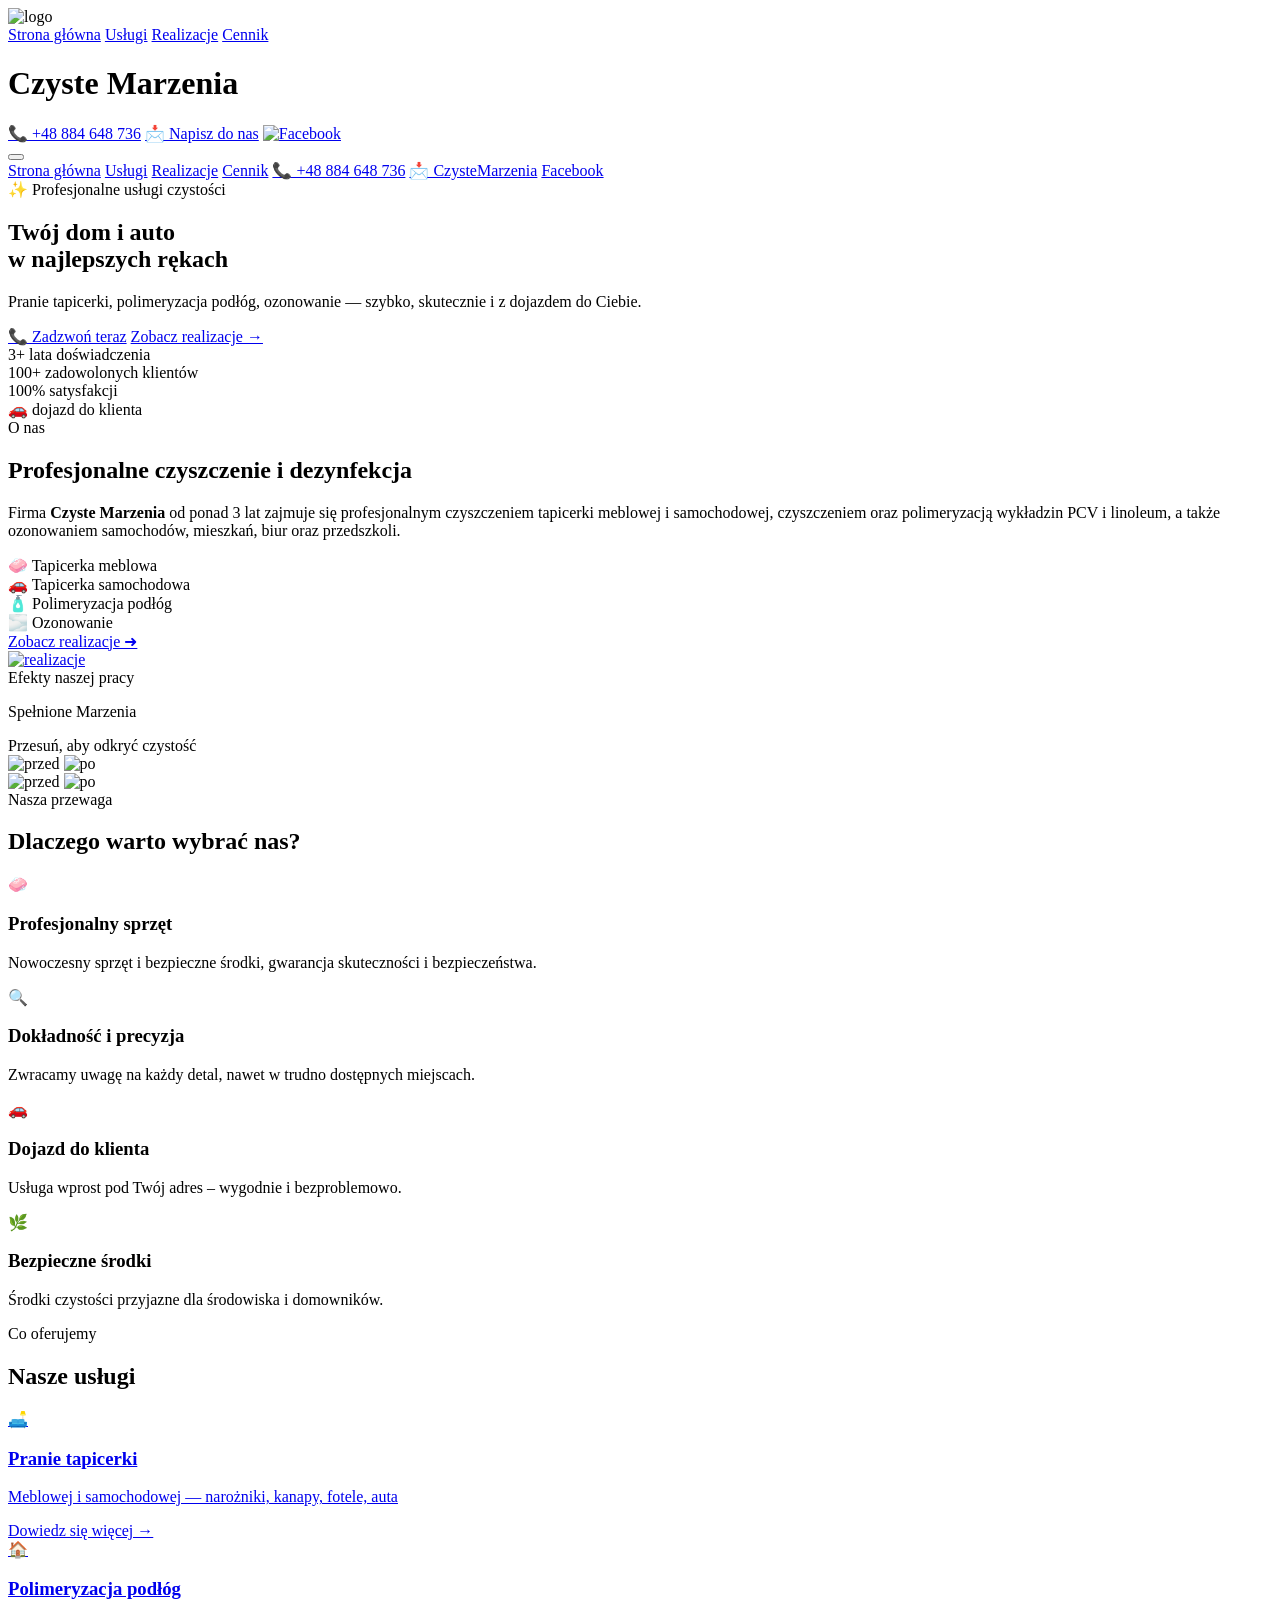
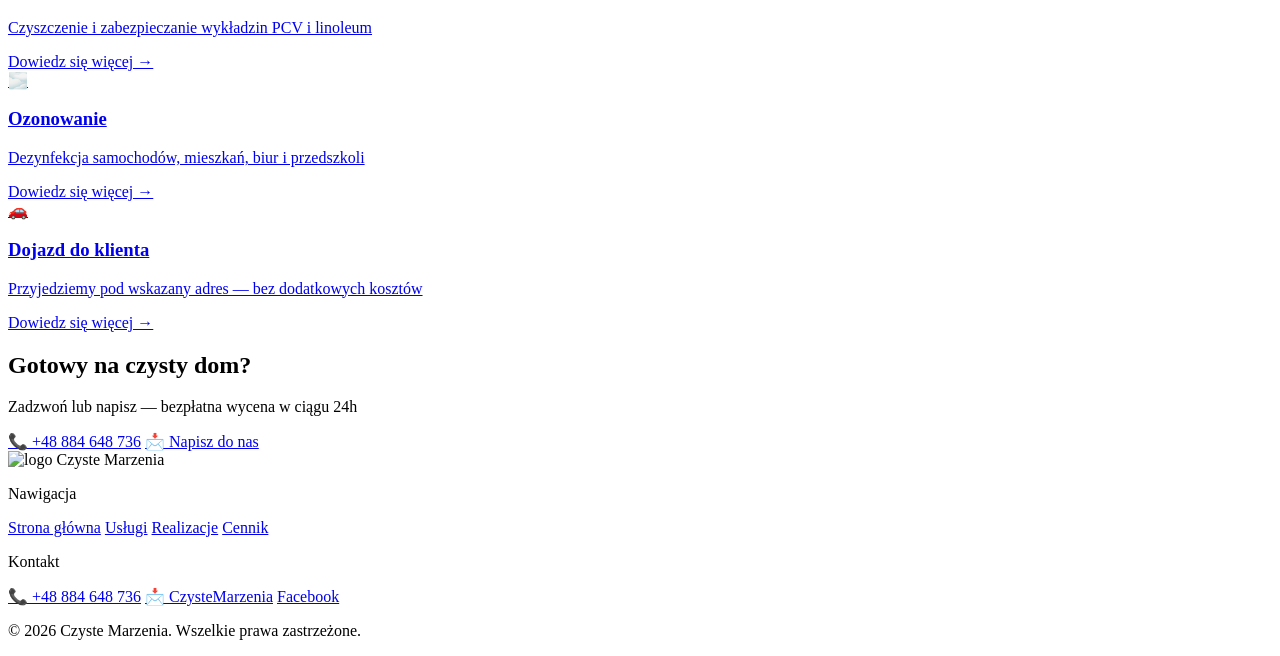
==== index.html @ c71ad8bd "Add files via upload" ====
<!DOCTYPE html>
<html lang="pl">
<head>
  <meta charset="UTF-8">
  <meta name="viewport" content="width=device-width, initial-scale=1.0">
  <link rel="preconnect" href="https://fonts.googleapis.com">
  <link rel="preconnect" href="https://fonts.gstatic.com" crossorigin>
  <link href="https://fonts.googleapis.com/css2?family=Poppins:wght@400;600;700;900&family=Inter:wght@400;500;600&display=swap" rel="stylesheet">
  <link rel="stylesheet" href="../css/stronaglowna.css">
  <title>Czyste Marzenia – Profesjonalne Czyszczenie</title>
</head>
<body>
<div class="container">

  <header id="header">
    <img src="../img/profilowe.png" class="zdjecielogo" alt="logo">

    <nav class="nav-desktop">
      <a href="index.html" class="menu">Strona główna</a>
      <a href="uslugi.html" class="menu">Usługi</a>
      <a href="galeria.html" class="menu">Realizacje</a>
      <a href="cennik.html" class="menu">Cennik</a>
    </nav>

    <h1 class="napisglown">Czyste Marzenia</h1>

    <div class="header-contact">
      <a href="tel:+48884648736" class="kontakt-link">📞 +48 884 648 736</a>
      <a href="mailto:l@example.com" class="kontakt-link">📩 Napisz do nas</a>
      <a href="https://www.facebook.com/profile.php?id=61566759786024&locale=pl_PL" target="_blank" rel="noopener noreferrer">
        <img src="../img/—Pngtree—facebook social media icon_3572498.png" class="fb-icon" alt="Facebook">
      </a>
    </div>

    <button class="hamburger" id="hamburger" aria-label="Otwórz menu">
      <span></span><span></span><span></span>
    </button>

    <nav class="mobile-menu" id="mobileMenu">
      <a href="index.html" class="mobile-link">Strona główna</a>
      <a href="uslugi.html" class="mobile-link">Usługi</a>
      <a href="galeria.html" class="mobile-link">Realizacje</a>
      <a href="cennik.html" class="mobile-link">Cennik</a>
      <a href="tel:+48884648736" class="mobile-link">📞 +48 884 648 736</a>
      <a href="mailto:l@example.com" class="mobile-link">📩 CzysteMarzenia</a>
      <a href="https://www.facebook.com/profile.php?id=61566759786024&locale=pl_PL" class="mobile-link" target="_blank">Facebook</a>
    </nav>
  </header>

  <!-- HERO -->
  <section class="hero">
    <div class="hero-bg-glow"></div>
    <div class="hero-content">
      <span class="hero-badge">✨ Profesjonalne usługi czystości</span>
      <h1 class="hero-title"><span class="gradient-text">Twój dom i auto</span><br>w najlepszych rękach</h1>
      <p class="hero-desc">Pranie tapicerki, polimeryzacja podłóg, ozonowanie — szybko, skutecznie i z dojazdem do Ciebie.</p>
      <div class="hero-btns">
        <a href="tel:+48884648736" class="btn-primary">📞 Zadzwoń teraz</a>
        <a href="galeria.html" class="btn-secondary">Zobacz realizacje →</a>
      </div>
    </div>
  </section>

  <!-- STATS -->
  <section class="stats">
    <div class="stat-item">
      <span class="stat-num" data-target="3">3+</span>
      <span class="stat-label">lata doświadczenia</span>
    </div>
    <div class="stat-divider"></div>
    <div class="stat-item">
      <span class="stat-num" data-target="100">100+</span>
      <span class="stat-label">zadowolonych klientów</span>
    </div>
    <div class="stat-divider"></div>
    <div class="stat-item">
      <span class="stat-num" data-target="100">100%</span>
      <span class="stat-label">satysfakcji</span>
    </div>
    <div class="stat-divider"></div>
    <div class="stat-item">
      <span class="stat-num">🚗</span>
      <span class="stat-label">dojazd do klienta</span>
    </div>
  </section>

  <!-- SEKCJA INFORMACJE -->
  <section class="informacje">
    <div class="info-box">
      <span class="section-label">O nas</span>
      <h2>Profesjonalne czyszczenie i dezynfekcja</h2>
      <p>
        Firma <b>Czyste Marzenia</b> od ponad 3 lat zajmuje się profesjonalnym czyszczeniem
        tapicerki meblowej i samochodowej, czyszczeniem oraz polimeryzacją wykładzin PCV
        i linoleum, a także ozonowaniem samochodów, mieszkań, biur oraz przedszkoli.
      </p>
      <div class="info-grid">
        <div class="info-item">🧼 Tapicerka meblowa</div>
        <div class="info-item">🚗 Tapicerka samochodowa</div>
        <div class="info-item">🧴 Polimeryzacja podłóg</div>
        <div class="info-item">🌫️ Ozonowanie</div>
      </div>
      <a class="przycisk" href="galeria.html">Zobacz realizacje ➜</a>
    </div>
    <div class="info-image">
      <a href="galeria.html"><img class="zdjecieglowna" src="../img/glownainfo.png" alt="realizacje"></a>
    </div>
  </section>

  <!-- SPEŁNIONE MARZENIA -->
  <section class="spelnionemarzenia">
    <span class="section-label">Efekty naszej pracy</span>
    <p>Spełnione Marzenia</p>
    <a>Przesuń, aby odkryć czystość</a>
  </section>

  <!-- ZDJĘCIA PRZED/PO -->
  <section class="zdjeciaprzesowane">
    <div class="before-after">
      <img src="../img/sofa3.1.png" class="img-before" alt="przed">
      <img src="../img/sofa3.2.png" class="img-after" alt="po">
      <div class="linia"></div>
    </div>
    <div class="before-after">
      <img src="../img/autobrudas1.png" class="img-before" alt="przed">
      <img src="../img/autobrudas2.png" class="img-after" alt="po">
      <div class="linia"></div>
    </div>
  </section>

  <!-- DLACZEGO MY -->
  <section class="dlaczemy">
    <span class="section-label">Nasza przewaga</span>
    <h2>Dlaczego warto wybrać nas?</h2>
    <div class="zalety-grid">
      <div class="zaleta">
        <div class="ikonka">🧼</div>
        <h3>Profesjonalny sprzęt</h3>
        <p>Nowoczesny sprzęt i bezpieczne środki, gwarancja skuteczności i bezpieczeństwa.</p>
      </div>
      <div class="zaleta">
        <div class="ikonka">🔍</div>
        <h3>Dokładność i precyzja</h3>
        <p>Zwracamy uwagę na każdy detal, nawet w trudno dostępnych miejscach.</p>
      </div>
      <div class="zaleta">
        <div class="ikonka">🚗</div>
        <h3>Dojazd do klienta</h3>
        <p>Usługa wprost pod Twój adres – wygodnie i bezproblemowo.</p>
      </div>
      <div class="zaleta">
        <div class="ikonka">🌿</div>
        <h3>Bezpieczne środki</h3>
        <p>Środki czystości przyjazne dla środowiska i domowników.</p>
      </div>
    </div>
  </section>

  <!-- USŁUGI PREVIEW -->
  <section class="uslugi-preview">
    <span class="section-label">Co oferujemy</span>
    <h2>Nasze usługi</h2>
    <div class="uslugi-grid">
      <a href="uslugi.html" class="usluga-card">
        <div class="usluga-icon">🛋️</div>
        <h3>Pranie tapicerki</h3>
        <p>Meblowej i samochodowej — narożniki, kanapy, fotele, auta</p>
        <span class="usluga-link">Dowiedz się więcej →</span>
      </a>
      <a href="uslugi.html" class="usluga-card">
        <div class="usluga-icon">🏠</div>
        <h3>Polimeryzacja podłóg</h3>
        <p>Czyszczenie i zabezpieczanie wykładzin PCV i linoleum</p>
        <span class="usluga-link">Dowiedz się więcej →</span>
      </a>
      <a href="uslugi.html" class="usluga-card">
        <div class="usluga-icon">🌫️</div>
        <h3>Ozonowanie</h3>
        <p>Dezynfekcja samochodów, mieszkań, biur i przedszkoli</p>
        <span class="usluga-link">Dowiedz się więcej →</span>
      </a>
      <a href="uslugi.html" class="usluga-card">
        <div class="usluga-icon">🚗</div>
        <h3>Dojazd do klienta</h3>
        <p>Przyjedziemy pod wskazany adres — bez dodatkowych kosztów</p>
        <span class="usluga-link">Dowiedz się więcej →</span>
      </a>
    </div>
  </section>

  <!-- CTA -->
  <section class="cta-section">
    <div class="cta-content">
      <h2>Gotowy na czysty dom?</h2>
      <p>Zadzwoń lub napisz — bezpłatna wycena w ciągu 24h</p>
      <div class="cta-btns">
        <a href="tel:+48884648736" class="btn-primary">📞 +48 884 648 736</a>
        <a href="mailto:l@example.com" class="btn-outline">📩 Napisz do nas</a>
      </div>
    </div>
  </section>

  <!-- FOOTER -->
  <footer>
    <div class="footer-inner">
      <div class="footer-brand">
        <img src="../img/profilowe.png" alt="logo" class="footer-logo">
        <span>Czyste Marzenia</span>
      </div>
      <div class="footer-links">
        <p class="footer-heading">Nawigacja</p>
        <a href="stronaglowna.html">Strona główna</a>
        <a href="uslugi.html">Usługi</a>
        <a href="galeria.html">Realizacje</a>
        <a href="cennik.html">Cennik</a>
      </div>
      <div class="footer-contact">
        <p class="footer-heading">Kontakt</p>
        <a href="tel:+48884648736">📞 +48 884 648 736</a>
        <a href="mailto:l@example.com">📩 CzysteMarzenia</a>
        <a href="https://www.facebook.com/profile.php?id=61566759786024&locale=pl_PL" target="_blank">Facebook</a>
      </div>
    </div>
    <div class="footer-bottom">
      <p>© 2026 Czyste Marzenia. Wszelkie prawa zastrzeżone.</p>
    </div>
  </footer>

</div>

<script>
const hamburger = document.getElementById('hamburger');
const mobileMenu = document.getElementById('mobileMenu');
hamburger.addEventListener('click', () => {
  hamburger.classList.toggle('active');
  mobileMenu.classList.toggle('open');
});

const header = document.getElementById('header');
window.addEventListener('scroll', () => {
  header.classList.toggle('scrolled', window.scrollY > 60);
});

const sliders = document.querySelectorAll(".before-after");
sliders.forEach(slider => {
  const zdjeciePo = slider.querySelector(".img-after");
  const linia = slider.querySelector(".linia");
  let przesuwanie = false;

  linia.addEventListener("mousedown", () => przesuwanie = true);
  window.addEventListener("mouseup", () => przesuwanie = false);
  window.addEventListener("mousemove", (e) => {
    if (!przesuwanie) return;
    const rect = slider.getBoundingClientRect();
    let x = Math.min(Math.max(e.clientX - rect.left, 0), rect.width);
    let p = (x / rect.width) * 100;
    zdjeciePo.style.clipPath = `inset(0 ${100 - p}% 0 0)`;
    linia.style.left = p + "%";
  });

  linia.addEventListener("touchstart", (e) => { e.preventDefault(); przesuwanie = true; });
  window.addEventListener("touchend", () => przesuwanie = false);
  window.addEventListener("touchmove", (e) => {
    if (!przesuwanie) return;
    const rect = slider.getBoundingClientRect();
    let x = Math.min(Math.max(e.touches[0].clientX - rect.left, 0), rect.width);
    let p = (x / rect.width) * 100;
    zdjeciePo.style.clipPath = `inset(0 ${100 - p}% 0 0)`;
    linia.style.left = p + "%";
  });
});

const observer = new IntersectionObserver((entries) => {
  entries.forEach(e => { if (e.isIntersecting) e.target.classList.add('visible'); });
}, { threshold: 0.12 });

document.querySelectorAll('.zaleta, .stat-item, .info-box, .info-image, .usluga-card').forEach(el => observer.observe(el));

function animateCounter(el, target, suffix) {
  let current = 0;
  const increment = Math.ceil(target / 60);
  const timer = setInterval(() => {
    current = Math.min(current + increment, target);
    el.textContent = current + suffix;
    if (current >= target) clearInterval(timer);
  }, 20);
}

const statObserver = new IntersectionObserver((entries) => {
  entries.forEach(e => {
    if (e.isIntersecting) {
      const num = e.target.querySelector('.stat-num[data-target]');
      if (num) {
        const raw = num.dataset.target;
        const suffix = raw === '3' ? '+' : raw === '100' && num.closest('.stat-item').querySelector('.stat-label').textContent.includes('klient') ? '+' : '%';
        animateCounter(num, parseInt(raw), suffix);
      }
      statObserver.unobserve(e.target);
    }
  });
}, { threshold: 0.5 });

document.querySelectorAll('.stat-item').forEach(el => statObserver.observe(el));
</script>
</body>
</html>
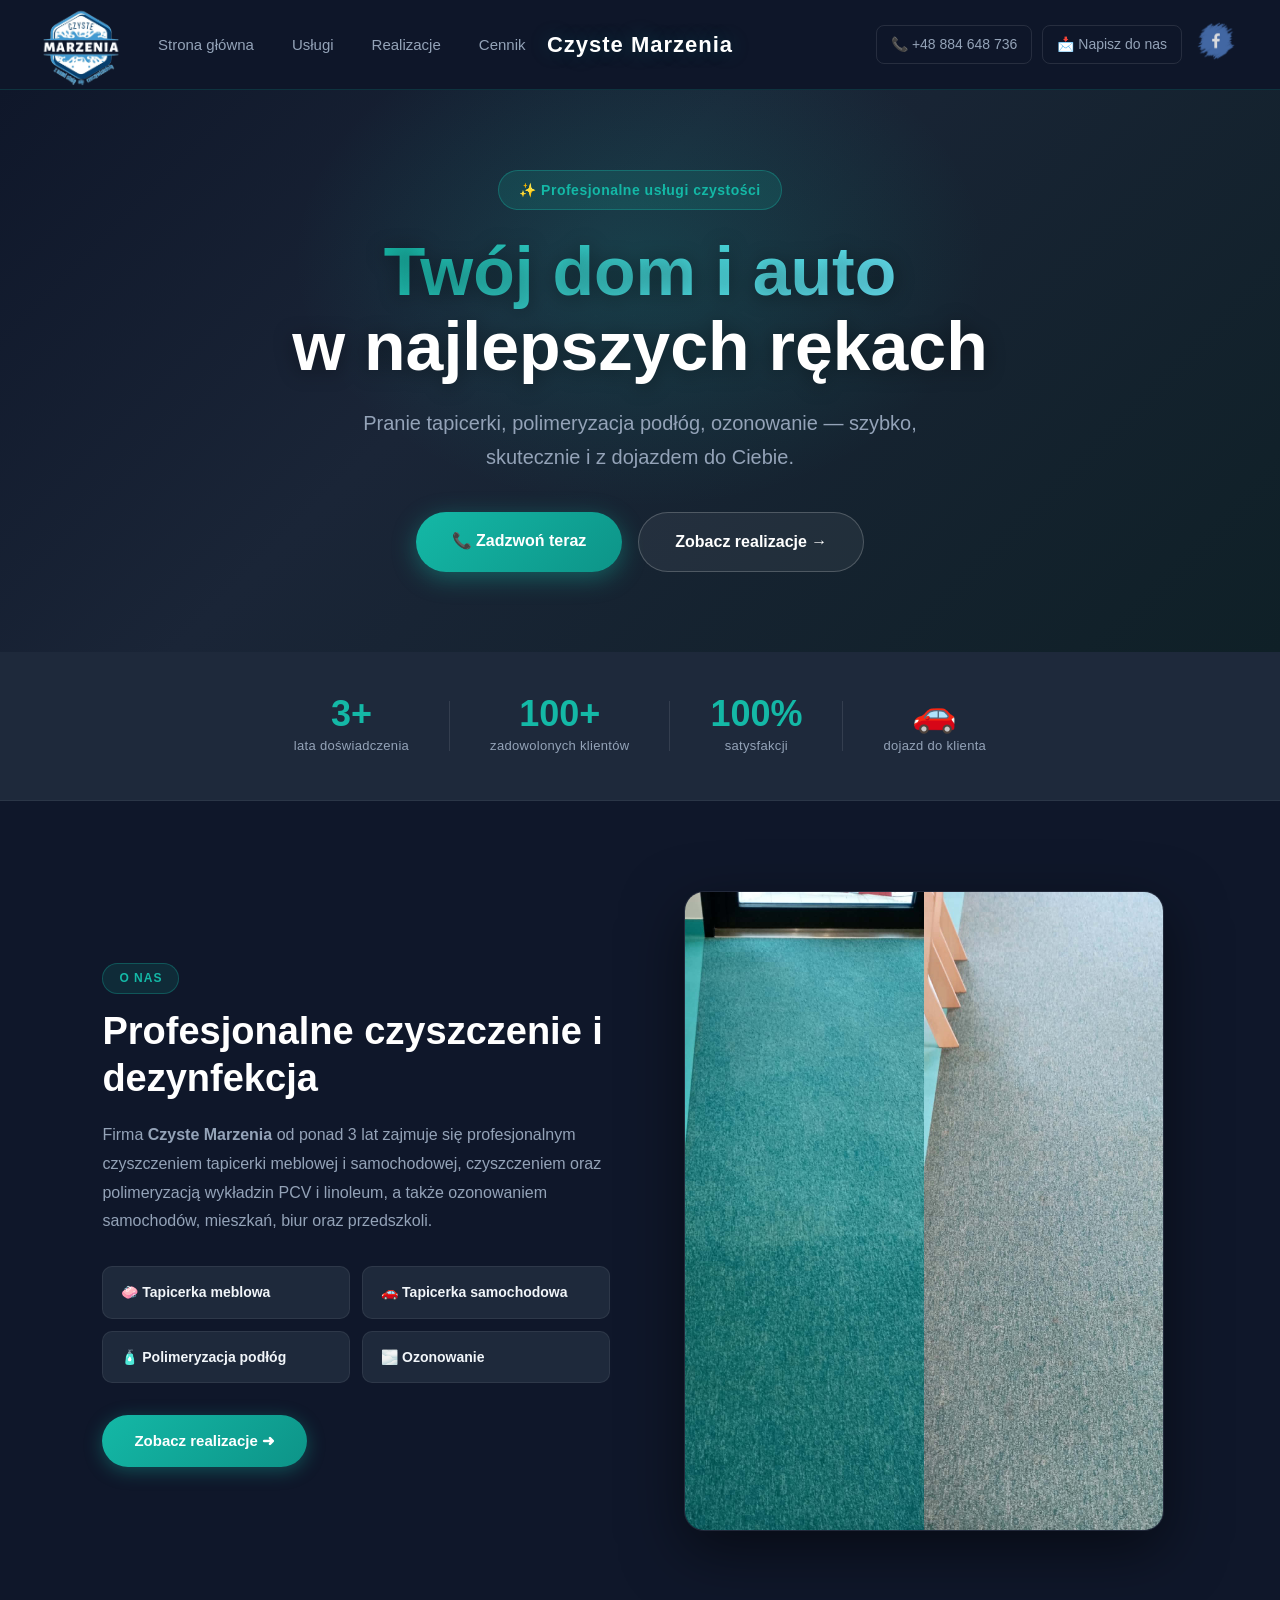
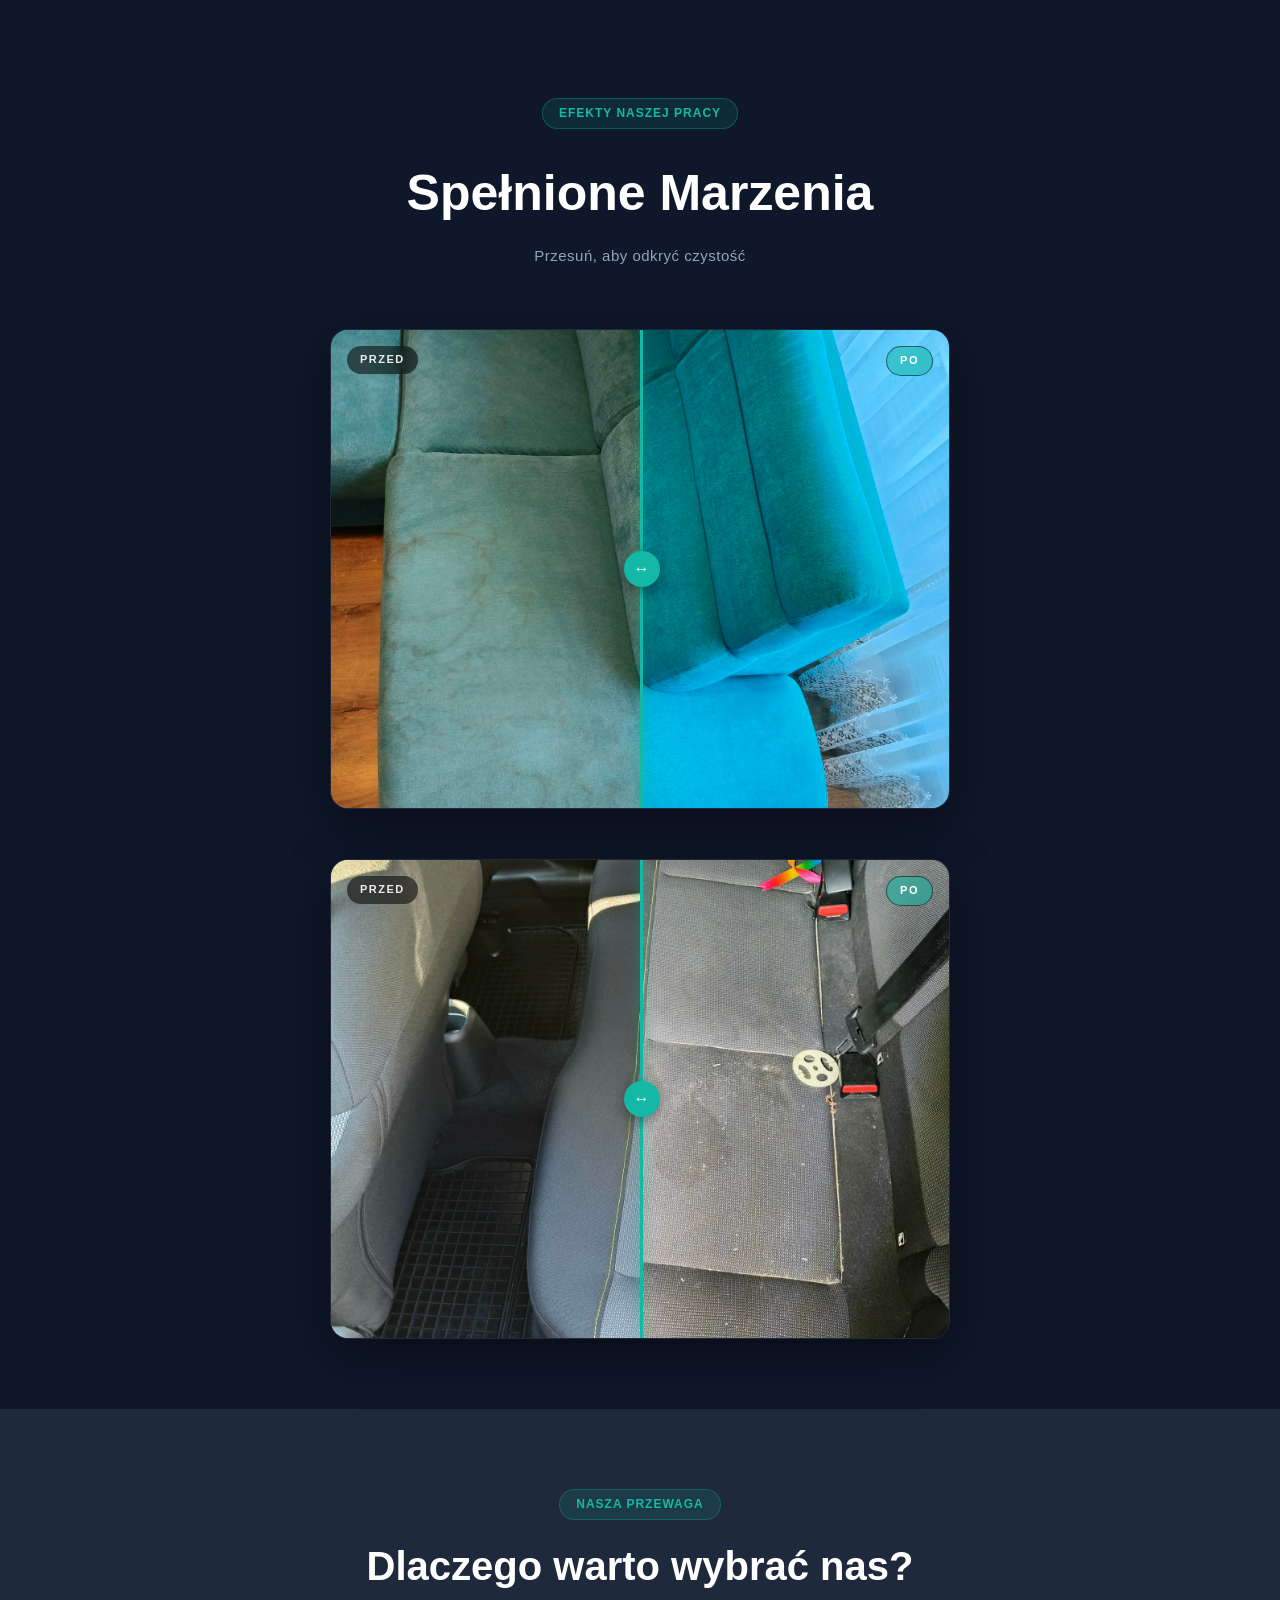
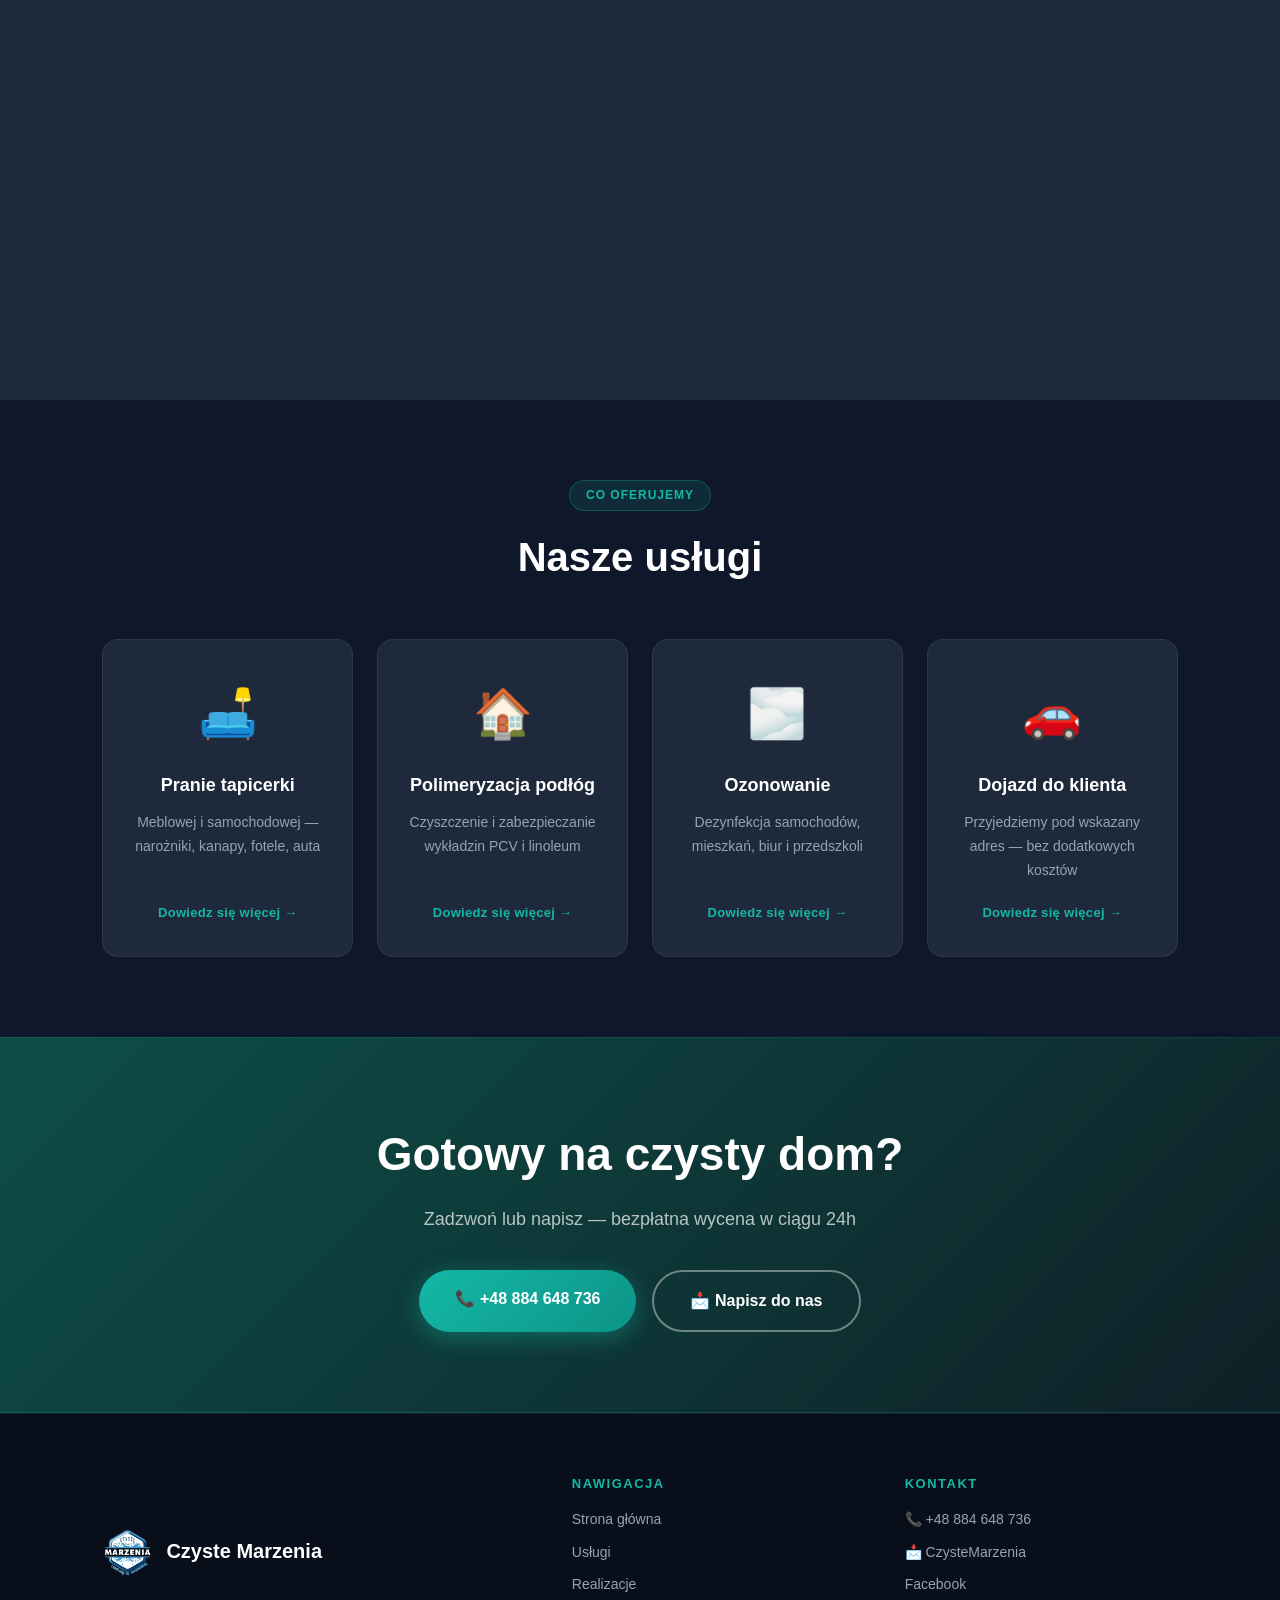
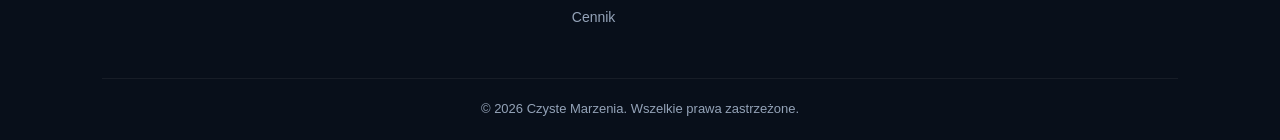
==== commit 489d2e8f: "Add files via upload" ====
--- a/index.html
+++ b/index.html
@@ -6,14 +6,14 @@
   <link rel="preconnect" href="https://fonts.googleapis.com">
   <link rel="preconnect" href="https://fonts.gstatic.com" crossorigin>
   <link href="https://fonts.googleapis.com/css2?family=Poppins:wght@400;600;700;900&family=Inter:wght@400;500;600&display=swap" rel="stylesheet">
-  <link rel="stylesheet" href="../css/stronaglowna.css">
+  <link rel="stylesheet" href="stronaglowna.css">
   <title>Czyste Marzenia – Profesjonalne Czyszczenie</title>
 </head>
 <body>
 <div class="container">
 
   <header id="header">
-    <img src="../img/profilowe.png" class="zdjecielogo" alt="logo">
+    <img src="profilowe.png" class="zdjecielogo" alt="logo">
 
     <nav class="nav-desktop">
       <a href="index.html" class="menu">Strona główna</a>
@@ -28,7 +28,7 @@
       <a href="tel:+48884648736" class="kontakt-link">📞 +48 884 648 736</a>
       <a href="mailto:l@example.com" class="kontakt-link">📩 Napisz do nas</a>
       <a href="https://www.facebook.com/profile.php?id=61566759786024&locale=pl_PL" target="_blank" rel="noopener noreferrer">
-        <img src="../img/—Pngtree—facebook social media icon_3572498.png" class="fb-icon" alt="Facebook">
+        <img src="—Pngtree—facebook social media icon_3572498.png" class="fb-icon" alt="Facebook">
       </a>
     </div>
 
@@ -103,7 +103,7 @@
       <a class="przycisk" href="galeria.html">Zobacz realizacje ➜</a>
     </div>
     <div class="info-image">
-      <a href="galeria.html"><img class="zdjecieglowna" src="../img/glownainfo.png" alt="realizacje"></a>
+      <a href="galeria.html"><img class="zdjecieglowna" src="glownainfo.png" alt="realizacje"></a>
     </div>
   </section>
 
@@ -117,13 +117,13 @@
   <!-- ZDJĘCIA PRZED/PO -->
   <section class="zdjeciaprzesowane">
     <div class="before-after">
-      <img src="../img/sofa3.1.png" class="img-before" alt="przed">
-      <img src="../img/sofa3.2.png" class="img-after" alt="po">
+      <img src="sofa3.1.png" class="img-before" alt="przed">
+      <img src="sofa3.2.png" class="img-after" alt="po">
       <div class="linia"></div>
     </div>
     <div class="before-after">
-      <img src="../img/autobrudas1.png" class="img-before" alt="przed">
-      <img src="../img/autobrudas2.png" class="img-after" alt="po">
+      <img src="autobrudas1.png" class="img-before" alt="przed">
+      <img src="autobrudas2.png" class="img-after" alt="po">
       <div class="linia"></div>
     </div>
   </section>
@@ -204,7 +204,7 @@
   <footer>
     <div class="footer-inner">
       <div class="footer-brand">
-        <img src="../img/profilowe.png" alt="logo" class="footer-logo">
+        <img src="profilowe.png" alt="logo" class="footer-logo">
         <span>Czyste Marzenia</span>
       </div>
       <div class="footer-links">
--- a/stronaglowna.css
+++ b/stronaglowna.css
@@ -0,0 +1,1080 @@
+﻿/* ===== CSS VARIABLES ===== */
+:root {
+    --kolor-glowny: #14b8a6;
+    --kolor-ciemny: #0d9488;
+    --kolor-blask: rgba(20, 184, 166, 0.25);
+    --tlo: #0f172a;
+    --tlo-karta: #1e293b;
+    --tlo-karta2: #1a2537;
+    --tekst: #f1f5f9;
+    --tekst-szary: #94a3b8;
+    --biel: #ffffff;
+    --zaokraglenie: 16px;
+    --cien: 0 8px 32px rgba(0,0,0,0.35);
+    --animacja: 0.3s ease;
+}
+
+/* ===== RESET ===== */
+*, *::before, *::after {
+    margin: 0;
+    padding: 0;
+    box-sizing: border-box;
+}
+
+html { scroll-behavior: smooth; }
+
+body {
+    font-family: 'Inter', Arial, sans-serif;
+    background: var(--tlo);
+    color: var(--tekst);
+    line-height: 1.6;
+}
+
+.container {
+    display: flex;
+    flex-direction: column;
+    min-height: 100vh;
+}
+
+header {
+    position: sticky;
+    top: 0;
+    z-index: 100;
+    background: rgba(15, 23, 42, 0.92);
+    backdrop-filter: blur(14px);
+    -webkit-backdrop-filter: blur(14px);
+    border-bottom: 1px solid rgba(20,184,166,0.18);
+    display: flex;
+    align-items: center;
+    justify-content: flex-start;
+    padding: 0 40px;
+    height: 90px;
+    width: 100%;
+    transition: box-shadow var(--animacja), background var(--animacja);
+    gap: 20px;
+    position: relative;
+}
+
+header.scrolled {
+    box-shadow: 0 4px 30px rgba(0,0,0,0.5);
+    background: rgba(15, 23, 42, 0.98);
+}
+
+.zdjecielogo {
+    width: 82px;
+    height: 82px;
+    border-radius: 50%;
+    object-fit: cover;
+    flex-shrink: 0;
+    transition: transform var(--animacja);
+}
+
+.zdjecielogo:hover { transform: scale(1.06); }
+
+.nav-desktop {
+    display: flex;
+    align-items: center;
+    gap: 6px;
+    flex-shrink: 0;
+}
+
+.menu {
+    text-decoration: none;
+    color: var(--tekst-szary);
+    font-family: 'Inter', sans-serif;
+    font-size: 15px;
+    font-weight: 500;
+    padding: 8px 16px;
+    border-radius: 8px;
+    transition: color var(--animacja), background var(--animacja);
+}
+
+.menu:hover {
+    color: var(--kolor-glowny);
+    background: rgba(20,184,166,0.1);
+}
+
+.napisglown {
+    font-family: 'Poppins', sans-serif;
+    font-size: 22px;
+    font-weight: 700;
+    color: var(--biel);
+    letter-spacing: 1px;
+    white-space: nowrap;
+    text-shadow: 0 0 20px var(--kolor-blask);
+    position: absolute;
+    left: 50%;
+    transform: translateX(-50%);
+    pointer-events: none;
+}
+
+.header-contact {
+    display: flex;
+    align-items: center;
+    gap: 10px;
+    flex-shrink: 0;
+    margin-left: auto;
+}
+
+.kontakt-link {
+    text-decoration: none;
+    color: var(--tekst-szary);
+    font-size: 14px;
+    font-weight: 500;
+    padding: 7px 14px;
+    border-radius: 8px;
+    border: 1px solid rgba(255,255,255,0.1);
+    transition: all var(--animacja);
+    white-space: nowrap;
+}
+
+.kontakt-link:hover {
+    color: var(--kolor-glowny);
+    border-color: var(--kolor-glowny);
+    background: rgba(20,184,166,0.08);
+}
+
+.fb-icon {
+    width: 48px;
+    height: 48px;
+    border-radius: 50%;
+    opacity: 0.85;
+    transition: opacity var(--animacja);
+}
+
+.fb-icon:hover { opacity: 1; }
+
+
+.hamburger {
+    display: none;
+    flex-direction: column;
+    justify-content: space-between;
+    width: 30px;
+    height: 22px;
+    background: transparent;
+    border: none;
+    cursor: pointer;
+    padding: 0;
+    margin-left: 8px;
+    flex-shrink: 0;
+    z-index: 200;
+}
+
+.hamburger span {
+    display: block;
+    width: 100%;
+    height: 3px;
+    background: var(--biel);
+    border-radius: 3px;
+    transition: 0.3s;
+}
+
+.hamburger.active span:nth-child(1) { transform: translateY(9px) rotate(45deg); }
+.hamburger.active span:nth-child(2) { opacity: 0; }
+.hamburger.active span:nth-child(3) { transform: translateY(-9px) rotate(-45deg); }
+
+
+.mobile-menu {
+    display: none;
+    flex-direction: column;
+    position: absolute;
+    top: 100%;
+    left: 0;
+    width: 100%;
+    background: #0f172a;
+    z-index: 150;
+    border-top: 2px solid var(--kolor-glowny);
+    box-shadow: 0 10px 30px rgba(0,0,0,0.4);
+}
+
+.mobile-menu.open { display: flex; }
+
+.mobile-link {
+    padding: 16px 24px;
+    color: var(--tekst);
+    text-decoration: none;
+    font-size: 16px;
+    font-weight: 500;
+    border-bottom: 1px solid rgba(255,255,255,0.06);
+    transition: background var(--animacja), color var(--animacja);
+}
+
+.mobile-link:hover {
+    background: rgba(20,184,166,0.12);
+    color: var(--kolor-glowny);
+}
+
+
+.hero {
+    position: relative;
+    background: linear-gradient(135deg, #0f172a 0%, #1a2537 40%, #0f2027 100%);
+    min-height: 520px;
+    display: flex;
+    align-items: center;
+    justify-content: center;
+    overflow: hidden;
+    padding: 80px 40px;
+}
+
+.hero-bg-glow {
+    position: absolute;
+    top: -80px;
+    left: 50%;
+    transform: translateX(-50%);
+    width: 700px;
+    height: 500px;
+    background: radial-gradient(ellipse at center, rgba(20,184,166,0.18) 0%, transparent 70%);
+    pointer-events: none;
+}
+
+.hero-content {
+    position: relative;
+    z-index: 1;
+    text-align: center;
+    max-width: 780px;
+    animation: fadeUp 0.8s ease both;
+}
+
+@keyframes fadeUp {
+    from { opacity: 0; transform: translateY(30px); }
+    to   { opacity: 1; transform: translateY(0); }
+}
+
+.hero-badge {
+    display: inline-block;
+    background: rgba(20,184,166,0.15);
+    border: 1px solid rgba(20,184,166,0.35);
+    color: var(--kolor-glowny);
+    font-size: 14px;
+    font-weight: 600;
+    padding: 8px 20px;
+    border-radius: 50px;
+    margin-bottom: 24px;
+    letter-spacing: 0.5px;
+    animation: float 3s ease-in-out infinite;
+}
+
+@keyframes float {
+    0%, 100% { transform: translateY(0); }
+    50% { transform: translateY(-6px); }
+}
+
+.hero-title {
+    font-family: 'Poppins', sans-serif;
+    font-size: clamp(36px, 6vw, 68px);
+    font-weight: 900;
+    line-height: 1.1;
+    color: var(--biel);
+    margin-bottom: 22px;
+    text-shadow: 0 2px 20px rgba(0,0,0,0.4);
+}
+
+.gradient-text {
+    background: linear-gradient(135deg, #14b8a6 0%, #67e8f9 50%, #14b8a6 100%);
+    background-size: 200% auto;
+    -webkit-background-clip: text;
+    -webkit-text-fill-color: transparent;
+    background-clip: text;
+    animation: gradientFlow 3s ease infinite;
+}
+
+@keyframes gradientFlow {
+    0% { background-position: 0% center; }
+    50% { background-position: 100% center; }
+    100% { background-position: 0% center; }
+}
+
+.hero-desc {
+    font-size: clamp(16px, 2vw, 20px);
+    color: var(--tekst-szary);
+    margin-bottom: 38px;
+    max-width: 580px;
+    margin-left: auto;
+    margin-right: auto;
+    line-height: 1.7;
+}
+
+.hero-btns {
+    display: flex;
+    gap: 16px;
+    justify-content: center;
+    flex-wrap: wrap;
+}
+
+.btn-primary {
+    display: inline-block;
+    background: linear-gradient(135deg, var(--kolor-glowny) 0%, var(--kolor-ciemny) 100%);
+    color: var(--biel);
+    text-decoration: none;
+    font-size: 16px;
+    font-weight: 700;
+    padding: 16px 36px;
+    border-radius: 50px;
+    box-shadow: 0 6px 24px rgba(20,184,166,0.4);
+    transition: transform var(--animacja), box-shadow var(--animacja);
+    white-space: nowrap;
+}
+
+.btn-primary:hover {
+    transform: translateY(-2px);
+    box-shadow: 0 10px 32px rgba(20,184,166,0.55);
+}
+
+.btn-secondary {
+    display: inline-block;
+    background: rgba(255,255,255,0.06);
+    color: var(--biel);
+    text-decoration: none;
+    font-size: 16px;
+    font-weight: 600;
+    padding: 16px 36px;
+    border-radius: 50px;
+    border: 1.5px solid rgba(255,255,255,0.2);
+    transition: all var(--animacja);
+    white-space: nowrap;
+}
+
+.btn-secondary:hover {
+    background: rgba(255,255,255,0.12);
+    border-color: rgba(255,255,255,0.4);
+    transform: translateY(-2px);
+}
+
+/* ===== STATS ===== */
+.stats {
+    display: flex;
+    align-items: center;
+    justify-content: center;
+    gap: 0;
+    background: var(--tlo-karta);
+    border-bottom: 1px solid rgba(255,255,255,0.06);
+    padding: 32px 40px;
+    flex-wrap: wrap;
+}
+
+.stat-item {
+    display: flex;
+    flex-direction: column;
+    align-items: center;
+    padding: 12px 40px;
+    opacity: 0;
+    transform: translateY(20px);
+    transition: opacity 0.5s ease, transform 0.5s ease;
+}
+
+.stat-item.visible {
+    opacity: 1;
+    transform: translateY(0);
+}
+
+.stat-num {
+    font-family: 'Poppins', sans-serif;
+    font-size: 36px;
+    font-weight: 900;
+    color: var(--kolor-glowny);
+    line-height: 1;
+}
+
+.stat-label {
+    font-size: 13px;
+    color: var(--tekst-szary);
+    margin-top: 4px;
+    text-align: center;
+    font-weight: 500;
+    letter-spacing: 0.3px;
+}
+
+.stat-divider {
+    width: 1px;
+    height: 50px;
+    background: rgba(255,255,255,0.1);
+}
+
+
+.section-label {
+    display: inline-block;
+    background: rgba(20,184,166,0.12);
+    border: 1px solid rgba(20,184,166,0.3);
+    color: var(--kolor-glowny);
+    font-size: 12px;
+    font-weight: 700;
+    padding: 5px 16px;
+    border-radius: 50px;
+    margin-bottom: 14px;
+    letter-spacing: 1px;
+    text-transform: uppercase;
+}
+
+.informacje {
+    display: flex;
+    align-items: center;
+    gap: 60px;
+    padding: 90px 8%;
+    background: var(--tlo);
+}
+
+.info-box {
+    flex: 1;
+    opacity: 0;
+    transform: translateX(-30px);
+    transition: opacity 0.6s ease, transform 0.6s ease;
+}
+
+.info-box.visible {
+    opacity: 1;
+    transform: translateX(0);
+}
+
+.info-box h2 {
+    font-family: 'Poppins', sans-serif;
+    font-size: clamp(26px, 3.5vw, 38px);
+    font-weight: 700;
+    color: var(--biel);
+    margin-bottom: 18px;
+    line-height: 1.25;
+}
+
+.info-box p {
+    font-size: 16px;
+    color: var(--tekst-szary);
+    margin-bottom: 30px;
+    line-height: 1.8;
+}
+
+.info-grid {
+    display: grid;
+    grid-template-columns: 1fr 1fr;
+    gap: 12px;
+    margin-bottom: 32px;
+}
+
+.info-item {
+    background: var(--tlo-karta);
+    border: 1px solid rgba(255,255,255,0.07);
+    border-radius: 10px;
+    padding: 14px 18px;
+    font-size: 14px;
+    font-weight: 600;
+    color: var(--tekst);
+    transition: border-color var(--animacja), transform var(--animacja);
+}
+
+.info-item:hover {
+    border-color: var(--kolor-glowny);
+    transform: translateY(-2px);
+}
+
+.przycisk {
+    display: inline-block;
+    background: linear-gradient(135deg, var(--kolor-glowny), var(--kolor-ciemny));
+    color: var(--biel);
+    text-decoration: none;
+    font-weight: 700;
+    font-size: 15px;
+    padding: 14px 32px;
+    border-radius: 50px;
+    box-shadow: 0 4px 18px rgba(20,184,166,0.35);
+    transition: transform var(--animacja), box-shadow var(--animacja);
+}
+
+.przycisk:hover {
+    transform: translateY(-2px);
+    box-shadow: 0 8px 28px rgba(20,184,166,0.5);
+}
+
+.info-image {
+    flex: 1;
+    display: flex;
+    justify-content: center;
+    opacity: 0;
+    transform: translateX(30px);
+    transition: opacity 0.6s ease 0.15s, transform 0.6s ease 0.15s;
+}
+
+.info-image.visible {
+    opacity: 1;
+    transform: translateX(0);
+}
+
+.zdjecieglowna {
+    width: 100%;
+    max-width: 480px;
+    border-radius: 20px;
+    object-fit: cover;
+    box-shadow: 0 20px 60px rgba(0,0,0,0.5);
+    border: 1px solid rgba(255,255,255,0.08);
+    transition: transform var(--animacja);
+}
+
+.zdjecieglowna:hover { transform: scale(1.02); }
+
+
+.spelnionemarzenia {
+    text-align: center;
+    padding: 70px 20px 30px;
+    background: var(--tlo);
+}
+
+.spelnionemarzenia p {
+    font-family: 'Poppins', sans-serif;
+    font-size: clamp(30px, 5vw, 50px);
+    font-weight: 800;
+    color: var(--biel);
+    margin: 10px 0;
+}
+
+.spelnionemarzenia a {
+    font-size: 15px;
+    color: var(--tekst-szary);
+    letter-spacing: 0.5px;
+}
+
+
+.zdjeciaprzesowane {
+    display: flex;
+    justify-content: center;
+    gap: 50px;
+    flex-wrap: wrap;
+    padding: 30px 40px 70px;
+    background: var(--tlo);
+}
+
+.before-after {
+    position: relative;
+    width: 620px;
+    height: 480px;
+    border-radius: 18px;
+    overflow: hidden;
+    cursor: col-resize;
+    user-select: none;
+    box-shadow: 0 16px 50px rgba(0,0,0,0.45);
+    border: 1px solid rgba(255,255,255,0.08);
+}
+
+.before-after::before {
+    content: 'PRZED';
+    position: absolute;
+    top: 16px;
+    left: 16px;
+    background: rgba(0,0,0,0.55);
+    backdrop-filter: blur(6px);
+    color: rgba(255,255,255,0.9);
+    font-size: 11px;
+    font-weight: 700;
+    padding: 5px 13px;
+    border-radius: 20px;
+    z-index: 6;
+    letter-spacing: 1.5px;
+    pointer-events: none;
+}
+
+.before-after::after {
+    content: 'PO';
+    position: absolute;
+    top: 16px;
+    right: 16px;
+    background: rgba(20,184,166,0.55);
+    backdrop-filter: blur(6px);
+    color: white;
+    font-size: 11px;
+    font-weight: 700;
+    padding: 5px 13px;
+    border-radius: 20px;
+    z-index: 6;
+    letter-spacing: 1.5px;
+    border: 1px solid rgba(0, 0, 0, 0.5);
+    pointer-events: none;
+}
+
+.img-before, .img-after {
+    position: absolute;
+    top: 0;
+    left: 0;
+    width: 100%;
+    height: 100%;
+    object-fit: cover;
+    display: block;
+}
+
+.img-after {
+    clip-path: inset(0 50% 0 0);
+}
+
+.linia {
+    position: absolute;
+    top: 0;
+    left: 50%;
+    width: 3px;
+    height: 100%;
+    background: var(--kolor-glowny);
+    z-index: 10;
+    cursor: col-resize;
+    box-shadow: 0 0 12px rgba(20,184,166,0.7);
+    
+}
+
+.linia::before {
+    content: '↔';
+    position: absolute;
+    top: 50%;
+    left: 50%;
+    transform: translate(-50%, -50%);
+    background: var(--kolor-glowny);
+    color: white;
+    font-size: 16px;
+    width: 36px;
+    height: 36px;
+    border-radius: 50%;
+    display: flex;
+    align-items: center;
+    justify-content: center;
+    box-shadow: 0 4px 14px rgba(0,0,0,0.4);
+}
+
+/* ===== DLACZEGO MY ===== */
+.dlaczemy {
+    text-align: center;
+    padding: 80px 8%;
+    background: var(--tlo-karta);
+}
+
+.dlaczemy h2 {
+    font-family: 'Poppins', sans-serif;
+    font-size: clamp(26px, 4vw, 40px);
+    font-weight: 800;
+    color: var(--biel);
+    margin-bottom: 50px;
+}
+
+.zalety-grid {
+    display: grid;
+    grid-template-columns: repeat(4, 1fr);
+    gap: 24px;
+    max-width: 1100px;
+    margin: 0 auto;
+}
+
+.zaleta {
+    background: var(--tlo);
+    border: 1px solid rgba(255,255,255,0.07);
+    border-radius: var(--zaokraglenie);
+    padding: 36px 24px;
+    transition: transform var(--animacja), border-color var(--animacja), box-shadow var(--animacja);
+    opacity: 0;
+    transform: translateY(25px);
+    position: relative;
+    overflow: hidden;
+}
+
+.zaleta::before {
+    content: '';
+    position: absolute;
+    top: 0;
+    left: 0;
+    right: 0;
+    height: 3px;
+    background: linear-gradient(90deg, var(--kolor-glowny), #67e8f9);
+    transform: scaleX(0);
+    transform-origin: left;
+    transition: transform 0.4s ease;
+}
+
+.zaleta:hover::before {
+    transform: scaleX(1);
+}
+
+.zaleta.visible {
+    opacity: 1;
+    transform: translateY(0);
+    transition: opacity 0.5s ease, transform 0.5s ease, border-color 0.3s, box-shadow 0.3s;
+}
+
+.zaleta:hover {
+    transform: translateY(-6px) !important;
+    border-color: rgba(20,184,166,0.3);
+    box-shadow: 0 12px 36px rgba(20,184,166,0.2);
+}
+
+.ikonka {
+    font-size: 42px;
+    margin-bottom: 18px;
+}
+
+.zaleta h3 {
+    font-family: 'Poppins', sans-serif;
+    font-size: 18px;
+    font-weight: 700;
+    color: var(--biel);
+    margin-bottom: 12px;
+}
+
+.zaleta p {
+    font-size: 14px;
+    color: var(--tekst-szary);
+    line-height: 1.7;
+}
+
+/* ===== USŁUGI PREVIEW ===== */
+.uslugi-preview {
+    text-align: center;
+    padding: 80px 8%;
+    background: var(--tlo);
+}
+
+.uslugi-preview h2 {
+    font-family: 'Poppins', sans-serif;
+    font-size: clamp(26px, 4vw, 40px);
+    font-weight: 800;
+    color: var(--biel);
+    margin-bottom: 50px;
+}
+
+.uslugi-grid {
+    display: grid;
+    grid-template-columns: repeat(4, 1fr);
+    gap: 24px;
+    max-width: 1200px;
+    margin: 0 auto;
+}
+
+.usluga-card {
+    background: var(--tlo-karta);
+    border: 1px solid rgba(255,255,255,0.07);
+    border-radius: var(--zaokraglenie);
+    padding: 36px 24px 32px;
+    text-decoration: none;
+    display: flex;
+    flex-direction: column;
+    align-items: center;
+    text-align: center;
+    transition: transform var(--animacja), border-color var(--animacja), box-shadow var(--animacja);
+    opacity: 0;
+    transform: translateY(25px);
+    position: relative;
+    overflow: hidden;
+}
+
+.usluga-card::before {
+    content: '';
+    position: absolute;
+    top: 0;
+    left: 0;
+    right: 0;
+    height: 3px;
+    background: linear-gradient(90deg, var(--kolor-glowny), #67e8f9);
+    transform: scaleX(0);
+    transform-origin: left;
+    transition: transform 0.4s ease;
+}
+
+.usluga-card:hover::before { transform: scaleX(1); }
+
+.usluga-card.visible {
+    opacity: 1;
+    transform: translateY(0);
+    transition: opacity 0.5s ease, transform 0.5s ease, border-color 0.3s, box-shadow 0.3s;
+}
+
+.usluga-card:hover {
+    transform: translateY(-8px) !important;
+    border-color: rgba(20,184,166,0.3);
+    box-shadow: 0 16px 40px rgba(20,184,166,0.18);
+}
+
+.usluga-icon {
+    font-size: 48px;
+    margin-bottom: 18px;
+}
+
+.usluga-card h3 {
+    font-family: 'Poppins', sans-serif;
+    font-size: 18px;
+    font-weight: 700;
+    color: var(--biel);
+    margin-bottom: 12px;
+}
+
+.usluga-card p {
+    font-size: 14px;
+    color: var(--tekst-szary);
+    line-height: 1.7;
+    margin-bottom: 20px;
+    flex: 1;
+}
+
+.usluga-link {
+    font-size: 13px;
+    font-weight: 700;
+    color: var(--kolor-glowny);
+    letter-spacing: 0.3px;
+    transition: color var(--animacja);
+}
+
+.usluga-card:hover .usluga-link { color: #67e8f9; }
+
+/* ===== CTA SECTION ===== */
+.cta-section {
+    background: linear-gradient(135deg, #0d4f47 0%, #0f2027 100%);
+    border-top: 1px solid rgba(20,184,166,0.2);
+    border-bottom: 1px solid rgba(20,184,166,0.2);
+    padding: 80px 40px;
+    text-align: center;
+}
+
+.cta-content h2 {
+    font-family: 'Poppins', sans-serif;
+    font-size: clamp(28px, 4vw, 46px);
+    font-weight: 800;
+    color: var(--biel);
+    margin-bottom: 14px;
+}
+
+.cta-content p {
+    font-size: 18px;
+    color: rgba(255,255,255,0.7);
+    margin-bottom: 36px;
+}
+
+.cta-btns {
+    display: flex;
+    gap: 16px;
+    justify-content: center;
+    flex-wrap: wrap;
+}
+
+.btn-outline {
+    display: inline-block;
+    background: transparent;
+    color: var(--biel);
+    text-decoration: none;
+    font-size: 16px;
+    font-weight: 600;
+    padding: 16px 36px;
+    border-radius: 50px;
+    border: 2px solid rgba(255,255,255,0.4);
+    transition: all var(--animacja);
+    white-space: nowrap;
+}
+
+.btn-outline:hover {
+    background: rgba(255,255,255,0.1);
+    border-color: var(--biel);
+}
+
+/* ===== FOOTER ===== */
+footer {
+    background: #080f1a;
+    border-top: 1px solid rgba(255,255,255,0.06);
+    padding: 60px 8% 0;
+}
+
+.footer-inner {
+    display: flex;
+    gap: 60px;
+    margin-bottom: 50px;
+    flex-wrap: wrap;
+}
+
+.footer-brand {
+    display: flex;
+    align-items: center;
+    gap: 14px;
+    flex: 1.5;
+    min-width: 180px;
+}
+
+.footer-logo {
+    width: 50px;
+    height: 50px;
+    border-radius: 50%;
+    object-fit: cover;
+}
+
+.footer-brand span {
+    font-family: 'Poppins', sans-serif;
+    font-size: 20px;
+    font-weight: 700;
+    color: var(--biel);
+}
+
+.footer-links, .footer-contact {
+    display: flex;
+    flex-direction: column;
+    gap: 10px;
+    flex: 1;
+    min-width: 140px;
+}
+
+.footer-heading {
+    font-family: 'Poppins', sans-serif;
+    font-size: 13px;
+    font-weight: 700;
+    color: var(--kolor-glowny);
+    letter-spacing: 1.5px;
+    text-transform: uppercase;
+    margin-bottom: 4px;
+}
+
+.footer-links a, .footer-contact a {
+    color: var(--tekst-szary);
+    text-decoration: none;
+    font-size: 14px;
+    transition: color var(--animacja);
+}
+
+.footer-links a:hover, .footer-contact a:hover {
+    color: var(--kolor-glowny);
+}
+
+.footer-bottom {
+    border-top: 1px solid rgba(255,255,255,0.06);
+    padding: 20px 0;
+    text-align: center;
+}
+
+.footer-bottom p {
+    color: var(--tekst-szary);
+    font-size: 13px;
+}
+
+/* ===== RESPONSIVE ===== */
+
+@media screen and (max-width: 1100px) {
+    .zalety-grid { grid-template-columns: repeat(2, 1fr); }
+    .uslugi-grid { grid-template-columns: repeat(2, 1fr); }
+}
+
+@media screen and (max-width: 1024px) {
+    header { padding: 0 24px; height: 80px; }
+    .zdjecielogo { width: 54px; height: 54px; }
+    .napisglown { font-size: 18px; }
+    .kontakt-link { display: none; }
+    .fb-icon { display: none; }
+    .informacije { padding: 60px 5%; gap: 40px; }
+    .informacje { padding: 60px 5%; gap: 40px; }
+    .hero { padding: 60px 30px; min-height: 420px; }
+    .before-after { width: 460px; height: 360px; }
+}
+
+@media screen and (max-width: 768px) {
+    header {
+        flex-direction: row;
+        height: auto;
+        padding: 4px 15px;
+        gap: 0;
+        justify-content: flex-start;
+        flex-wrap: nowrap;
+    }
+
+    .zdjecielogo {
+        width: 75px !important;
+        height: 75px !important;
+        flex-shrink: 0;
+        margin: 0 0 0 -20px;
+        padding: 0;
+    }
+
+    .napisglown {
+        flex: 1 !important;
+        font-size: 18px !important;
+        position: static !important;
+        transform: none !important;
+        margin: 0 !important;
+        text-align: center !important;
+        color: white !important;
+    }
+
+    .nav-desktop { display: none; }
+    .header-contact { display: none; }
+
+    .hamburger { display: flex; }
+
+    header > a { display: none; }
+    header img:not(.zdjecielogo) { display: none; }
+
+    .hero { padding: 50px 20px; min-height: 380px; }
+    .hero-title { font-size: 32px; }
+    .hero-desc { font-size: 15px; }
+    .hero-btns { gap: 12px; }
+    .btn-primary, .btn-secondary { padding: 13px 26px; font-size: 15px; }
+
+    .stats { padding: 24px 20px; gap: 0; }
+    .stat-item { padding: 10px 18px; }
+    .stat-num { font-size: 26px; }
+    .stat-divider { height: 36px; }
+
+    .informacje {
+        flex-direction: column;
+        padding: 50px 5%;
+        gap: 30px;
+    }
+
+    .info-image { display: none; }
+
+    .info-box h2 { font-size: 24px; }
+    .info-grid { grid-template-columns: 1fr 1fr; gap: 10px; }
+
+    .zdjeciaprzesowane {
+        flex-direction: column;
+        align-items: center;
+        padding: 20px 20px 50px;
+        gap: 20px;
+    }
+
+    .before-after {
+        width: 90vw;
+        height: 64vw;
+        max-width: 460px;
+        max-height: 340px;
+    }
+
+    .dlaczemy { padding: 60px 5%; }
+    .zalety-grid { grid-template-columns: 1fr 1fr; gap: 16px; }
+    .zaleta { padding: 24px 16px; }
+    .zaleta h3 { font-size: 15px; }
+    .uslugi-preview { padding: 60px 5%; }
+    .uslugi-grid { grid-template-columns: 1fr 1fr; gap: 16px; }
+    .usluga-card { padding: 28px 18px 24px; }
+
+    .cta-section { padding: 60px 20px; }
+    .cta-content h2 { font-size: 26px; }
+    .cta-content p { font-size: 15px; }
+
+    footer { padding: 50px 5% 0; }
+    .footer-inner { gap: 36px; }
+}
+
+@media screen and (max-width: 480px) {
+    .zdjecielogo { width: 75px !important; height: 75px !important; }
+
+    .napisglown {
+        font-size: 18px !important;
+        position: static !important;
+        transform: none !important;
+        flex: 1 !important;
+        text-align: center !important;
+    }
+
+    .hero { padding: 40px 16px; }
+    .hero-badge { font-size: 12px; padding: 6px 14px; }
+    .btn-primary, .btn-secondary { padding: 12px 22px; font-size: 14px; width: 100%; text-align: center; }
+    .hero-btns { flex-direction: column; align-items: center; }
+
+    .stats { flex-direction: column; gap: 6px; }
+    .stat-divider { display: none; }
+    .stat-item { padding: 8px 0; }
+
+    .info-grid { grid-template-columns: 1fr; }
+
+    .zalety-grid { grid-template-columns: 1fr 1fr; gap: 12px; }
+    .uslugi-grid { grid-template-columns: 1fr 1fr; gap: 12px; }
+
+    .spelnionemarzenia p { font-size: 28px; }
+
+    .before-after { height: 75vw; }
+
+    .cta-btns { flex-direction: column; align-items: center; }
+    .btn-outline { padding: 12px 22px; font-size: 14px; width: 100%; text-align: center; }
+
+    .footer-inner { flex-direction: column; gap: 28px; }
+}
